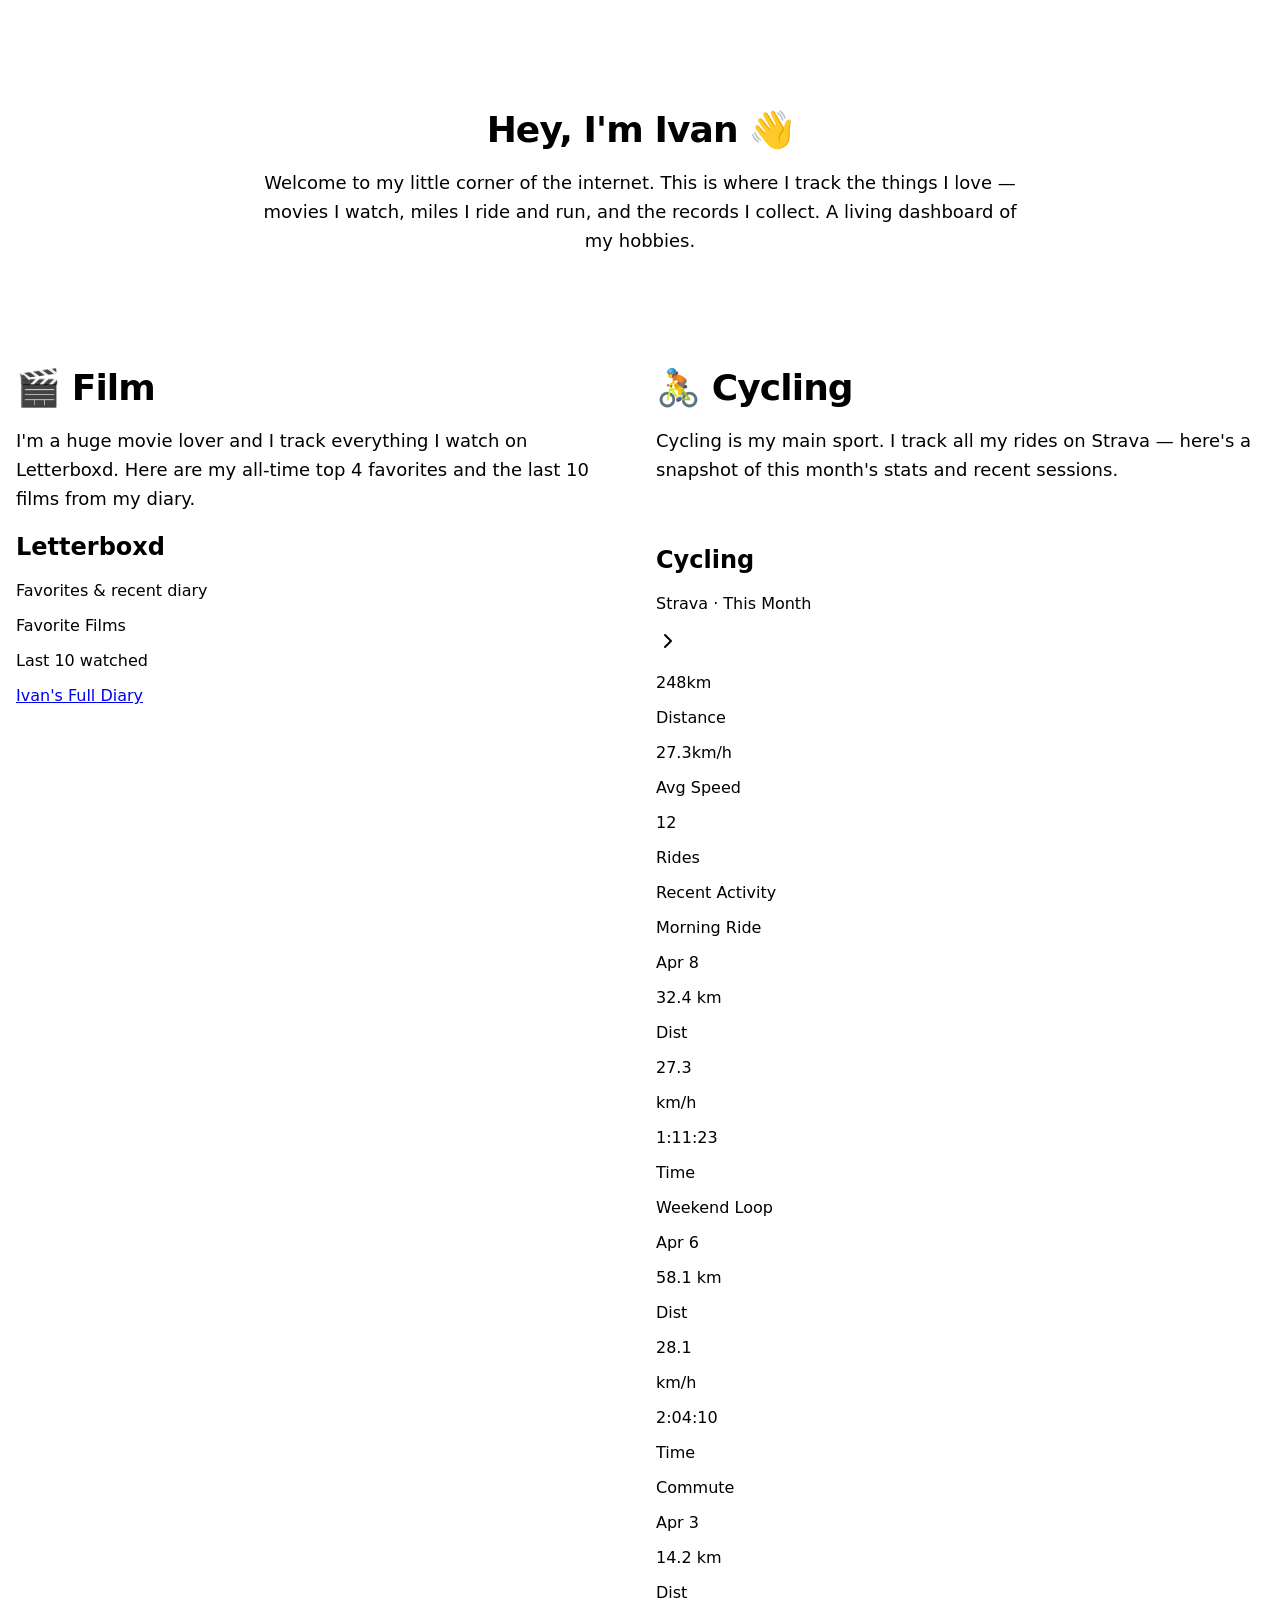
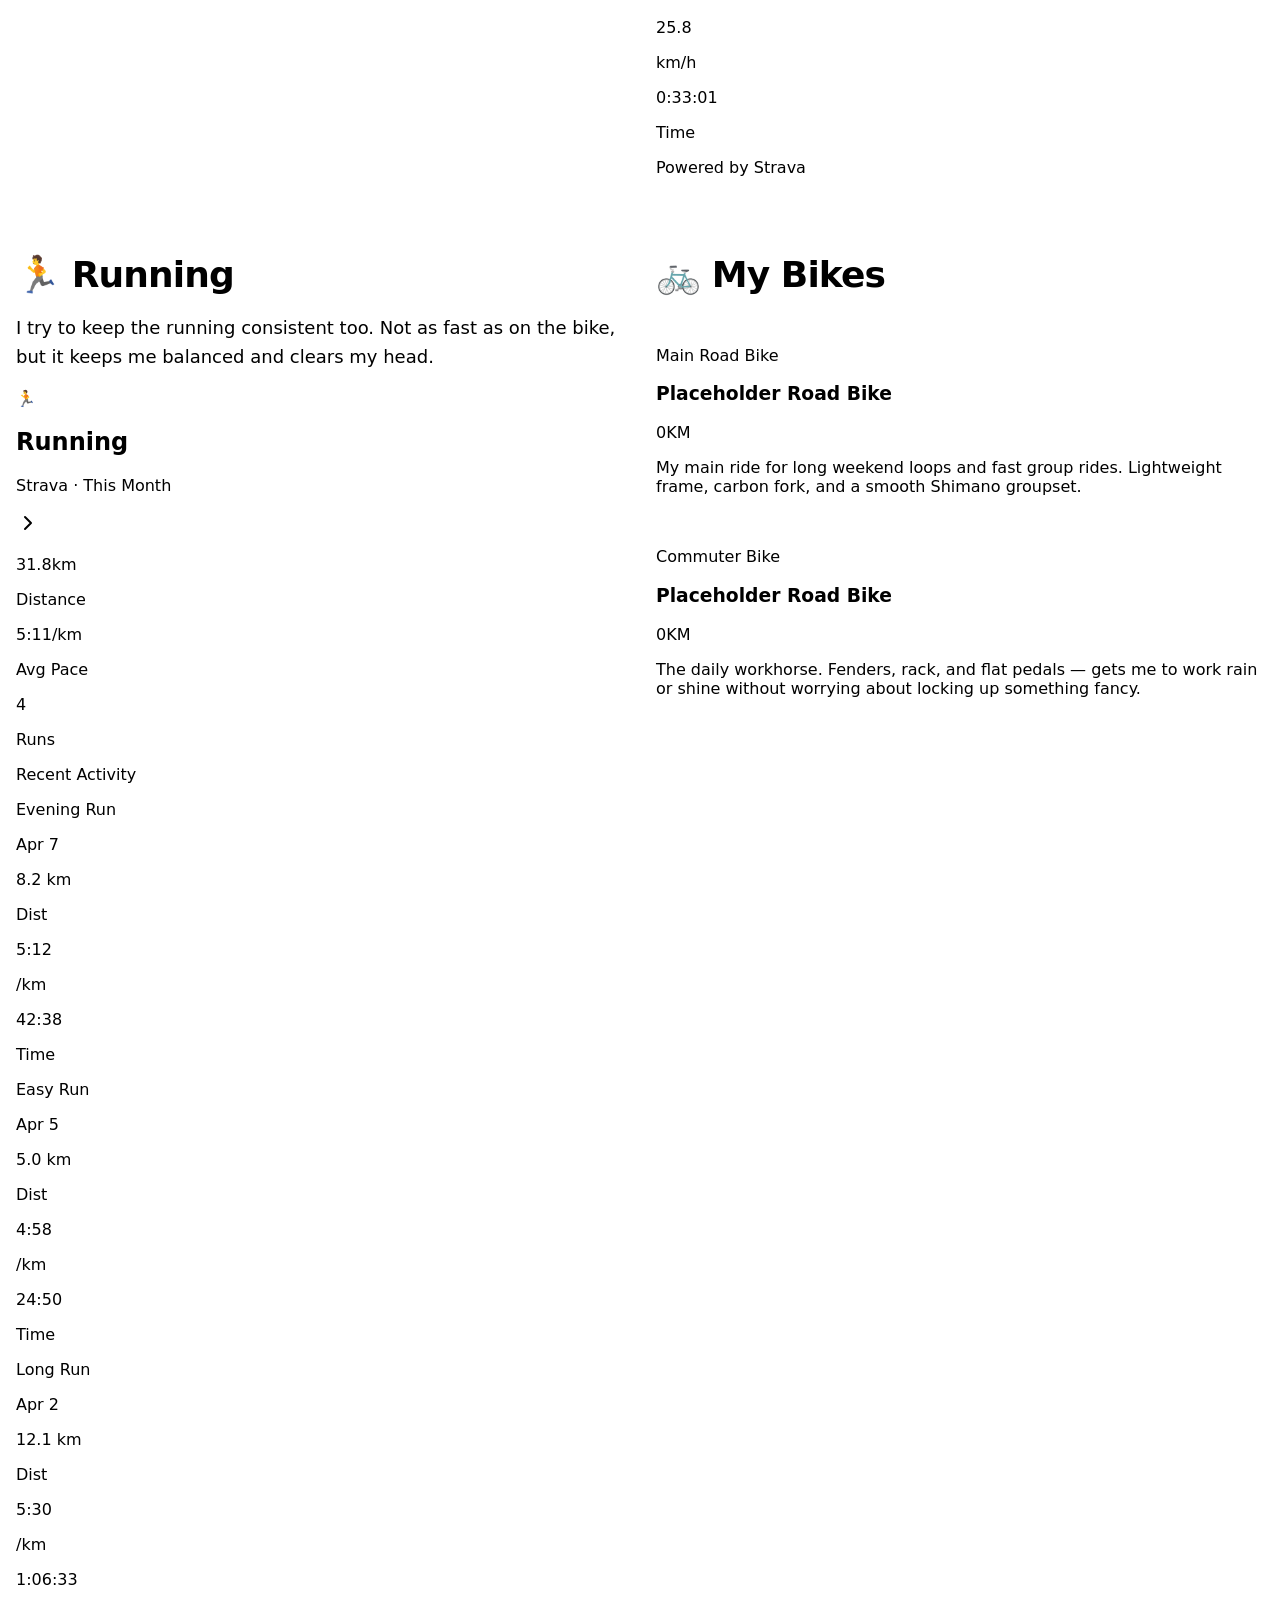
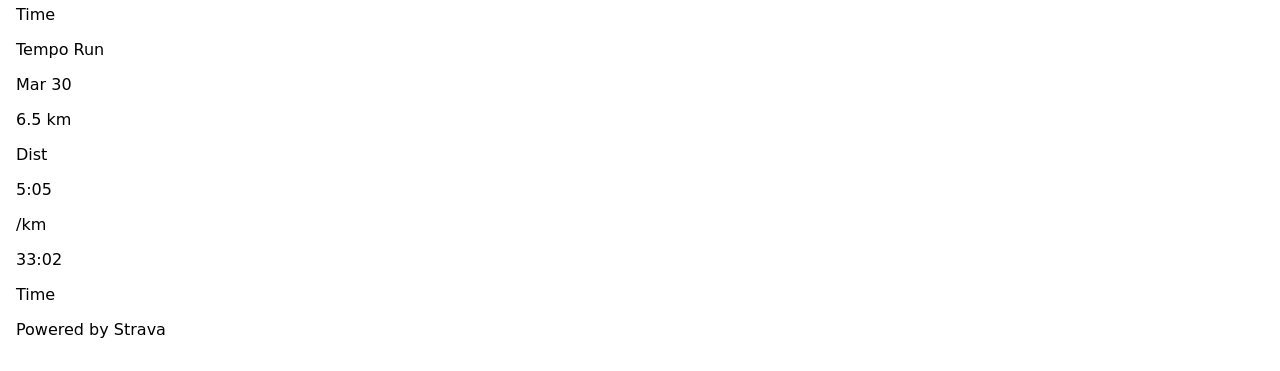
==== frontend/index.html @ c1da7a8b "strava widgets with sample data" ====
<!DOCTYPE html>
<html lang="en">

<head>
  <meta charset="UTF-8">
  <meta name="viewport" content="width=device-width, initial-scale=1.0">
  <title>Too Many Hobbies</title>
  <link rel="stylesheet" href="index.css">
  </link>
  <script>
    var ENV_PROD = location.hostname !== "127.0.0.1";
  </script>
  <script type="module" src="index.js"></script>
  <script src="util.js"></script>
</head>

<body>
  <section id="welcome-container">
    <h1>
      Hey, I'm Ivan 👋
    </h1>
    <p>
      Welcome to my little corner of the
      internet. This is where I track the things I love — movies I watch, miles I ride and run, and the records I
      collect. A living dashboard of my hobbies.
    </p>
  </section>
  <div id="widgets-container" class="grid grid-cols-1 md:grid-cols-2 gap-8">
    <div class="widget-container">
      <div id="film-summary" class="widget-summary">
        <h2>🎬 Film</h2>
        <p>
          I'm a huge movie lover and I track everything I watch on
          Letterboxd. Here are my all-time top 4 favorites and the last 10 films from my diary.
        </p>
      </div>
      <div id="widget-letterboxd" class="widget">
        <div id="widget-letterboxd-header">
          <div id="letterboxd-logo-container">
            <div id="letterboxd-logo">
              <div class="letterboxd-logo-circle"></div>
              <div class="letterboxd-logo-circle"></div>
              <div class="letterboxd-logo-circle"></div>
            </div>
            <div>
              <h2 id="letterboxd-title">Letterboxd</h2>
              <p id="letterboxd-subtitle">Favorites &amp; recent diary</p>
            </div>
          </div>
        </div>
        <p class="letterboxd-section-title">
          Favorite Films
        </p>
        <div id="letterboxd-favorites" class="letterboxd-section">
          <template id="letterboxd-favorites-template">
            <div class="favorites-entry-container"></div>
          </template>
        </div>
        <p class="letterboxd-section-title">
          Last 10 watched
        </p>
        <ul class="letterboxd-section">
          <template id="letterboxd-widget-template">
            <li class="letterboxd-diary-entry">
              <div class="movie-date movie-cell">
                <div class="letterboxd-date">
                  <svg xmlns="http://www.w3.org/2000/svg" role="presentation" class="glyph -default" width="63"
                    height="54" viewBox="0 0 63 54">
                    <g fill-rule="evenodd">
                      <path
                        d="M59.22 4H52v4.5a2.5 2.5 0 0 1-5 0V4H34v4.5a2.5 2.5 0 0 1-5 0V4H16v4.5a2.5 2.5 0 0 1-5 0V4H3.78C1.69 4 0 5.87 0 8.18v37.64C0 48.13 1.69 50 3.78 50h55.44c2.09 0 3.78-1.87 3.78-4.18V8.18C63 5.87 61.31 4 59.22 4Z">
                      </path>
                      <rect width="3" height="9" x="12" rx="1.5"></rect>
                      <rect width="3" height="9" x="30" rx="1.5"></rect>
                      <rect width="3" height="9" x="48" rx="1.5"></rect>
                      <path
                        d="M58.8 51.75H3.8A4 4 0 0 1 0 49a4.98 4.98 0 0 0 3.79 1.75H58.8c1.52 0 2.87-.68 3.79-1.75a4 4 0 0 1-3.8 2.75Z">
                      </path>
                      <path
                        d="M58.8 53.75H3.8A4 4 0 0 1 0 51a4.98 4.98 0 0 0 3.79 1.75H58.8c1.52 0 2.87-.68 3.79-1.75a4 4 0 0 1-3.8 2.75Z">
                      </path>
                    </g>
                  </svg>
                  <div class="letterboxd-day-month"></div>
                  <div class="letterboxd-year"></div>
                </div>
              </div>
              <div class="movie-image movie-cell"><img class="" alt="" /></div>
              <div class="movie-name movie-cell"></div>
              <div class="movie-release-year movie-cell"></div>
              <div class="movie-rating movie-cell"></div>
              <div class="movie-like movie-cell"></div>
            </li>
          </template>
        </ul>
        <div id="view-more">
          <a href="https://letterboxd.com/anzurakiz/diary/">
            Ivan's Full Diary
          </a>
        </div>
      </div>
    </div>
    <div class="widget-container">
      <div id="cycling-summary" class="widget-summary">
        <h2>🚴 Cycling</h2>
        <p>
          Cycling is my main sport. I track all my rides on Strava — here's a snapshot of this month's stats and recent
          sessions.
        </p>
      </div>
      <div id="widget-cycling" class="widget">
        <div class="strava-widget" style="">
          <div class="strava-header" style="">
            <div class="strava-header-left">
              <div class="strava-icon-circle" style="">
                <svg xmlns="http://www.w3.org/2000/svg" width="24" height="24" viewBox="0 0 24 24" fill="none"
                  stroke="currentColor" stroke-width="2" stroke-linecap="round" stroke-linejoin="round"
                  class="lucide lucide-bike" style="width: 1.25rem; height: 1.25rem; color: white;">
                  <circle cx="18.5" cy="17.5" r="3.5"></circle>
                  <circle cx="5.5" cy="17.5" r="3.5"></circle>
                  <circle cx="15" cy="5" r="1"></circle>
                  <path d="M12 17.5V14l-3-3 4-3 2 3h2"></path>
                </svg>
              </div>
              <div>
                <h2 class="strava-title" style="">Cycling</h2>
                <p class="strava-subtitle" style="">Strava · This Month</p>
              </div>
            </div><svg xmlns="http://www.w3.org/2000/svg" width="24" height="24" viewBox="0 0 24 24" fill="none"
              stroke="currentColor" stroke-width="2" stroke-linecap="round" stroke-linejoin="round"
              class="lucide lucide-chevron-right strava-chevron" style="">
              <path d="m9 18 6-6-6-6"></path>
            </svg>
          </div>
          <div class="strava-stats-row" style="">
            <div class="strava-stat-bordered" style="">
              <p class="strava-stat-value" style="">248<span class="strava-stat-unit" style="">km</span></p>
              <p class="strava-stat-label" style="">Distance</p>
            </div>
            <div class="strava-stat-bordered" style="">
              <p class="strava-stat-value" style="">27.3<span class="strava-stat-unit" style="">km/h</span></p>
              <p class="strava-stat-label" style="">Avg Speed</p>
            </div>
            <div class="strava-stat">
              <p class="strava-stat-value" style="">12</p>
              <p class="strava-stat-label" style="">Rides</p>
            </div>
          </div>
          <div>
            <div class="strava-activity-header">
              <div class="strava-activity-bar" style=""></div>
              <p class="strava-activity-label" style="">Recent Activity</p>
            </div>
            <div class="strava-activity-row-bordered" style="">
              <div class="strava-activity-left">
                <div class="strava-activity-dot" style=""></div>
                <div>
                  <p class="strava-activity-title" style="">Morning Ride</p>
                  <p class="strava-activity-date" style="">Apr 8</p>
                </div>
              </div>
              <div class="strava-activity-right">
                <div>
                  <p class="strava-activity-metric-value" style="">32.4 km</p>
                  <p class="strava-activity-metric-label" style="">Dist</p>
                </div>
                <div>
                  <p class="strava-activity-metric-value" style="">27.3</p>
                  <p class="strava-activity-metric-label" style="">km/h</p>
                </div>
                <div>
                  <p class="strava-activity-metric-value" style="">1:11:23</p>
                  <p class="strava-activity-metric-label" style="">Time</p>
                </div>
              </div>
            </div>
            <div class="strava-activity-row-bordered" style="">
              <div class="strava-activity-left">
                <div class="strava-activity-dot" style=""></div>
                <div>
                  <p class="strava-activity-title" style="">Weekend Loop</p>
                  <p class="strava-activity-date" style="">Apr 6</p>
                </div>
              </div>
              <div class="strava-activity-right">
                <div>
                  <p class="strava-activity-metric-value" style="">58.1 km</p>
                  <p class="strava-activity-metric-label" style="">Dist</p>
                </div>
                <div>
                  <p class="strava-activity-metric-value" style="">28.1</p>
                  <p class="strava-activity-metric-label" style="">km/h</p>
                </div>
                <div>
                  <p class="strava-activity-metric-value" style="">2:04:10</p>
                  <p class="strava-activity-metric-label" style="">Time</p>
                </div>
              </div>
            </div>
            <div class="strava-activity-row">
              <div class="strava-activity-left">
                <div class="strava-activity-dot" style=""></div>
                <div>
                  <p class="strava-activity-title" style="">Commute</p>
                  <p class="strava-activity-date" style="">Apr 3</p>
                </div>
              </div>
              <div class="strava-activity-right">
                <div>
                  <p class="strava-activity-metric-value" style="">14.2 km</p>
                  <p class="strava-activity-metric-label" style="">Dist</p>
                </div>
                <div>
                  <p class="strava-activity-metric-value" style="">25.8</p>
                  <p class="strava-activity-metric-label" style="">km/h</p>
                </div>
                <div>
                  <p class="strava-activity-metric-value" style="">0:33:01</p>
                  <p class="strava-activity-metric-label" style="">Time</p>
                </div>
              </div>
            </div>
          </div>
          <div class="strava-footer" style="">
            <p class="strava-footer-text" style="">Powered by Strava</p>
          </div>
        </div>
      </div>
    </div>
    <div class="widget-container">
      <div id="running-summary" class="widget-summary">
        <h2>🏃 Running</h2>
        <p>
          I try to keep the running consistent too. Not as fast as on the bike, but it keeps me balanced and clears my
          head.
        </p>
      </div>
      <div id="widget-cycling" class="widget">
        <div class="strava-widget">
          <div class="strava-header">
            <div class="strava-header-left">
              <div class="strava-icon-circle"><span class="strava-icon-emoji">🏃</span></div>
              <div>
                <h2 class="strava-title">Running</h2>
                <p class="strava-subtitle">Strava · This Month</p>
              </div>
            </div><svg xmlns="http://www.w3.org/2000/svg" width="24" height="24" viewBox="0 0 24 24" fill="none"
              stroke="currentColor" stroke-width="2" stroke-linecap="round" stroke-linejoin="round"
              class="lucide lucide-chevron-right strava-chevron">
              <path d="m9 18 6-6-6-6"></path>
            </svg>
          </div>
          <div class="strava-stats-row">
            <div class="strava-stat-bordered">
              <p class="strava-stat-value">31.8<span class="strava-stat-unit">km</span></p>
              <p class="strava-stat-label">Distance</p>
            </div>
            <div class="strava-stat-bordered">
              <p class="strava-stat-value">5:11<span class="strava-stat-unit">/km</span></p>
              <p class="strava-stat-label">Avg Pace</p>
            </div>
            <div class="strava-stat">
              <p class="strava-stat-value">4</p>
              <p class="strava-stat-label">Runs</p>
            </div>
          </div>
          <div>
            <div class="strava-activity-header">
              <div class="strava-activity-bar"></div>
              <p class="strava-activity-label">Recent Activity</p>
            </div>
            <div class="strava-activity-row-bordered">
              <div class="strava-activity-left">
                <div class="strava-activity-dot"></div>
                <div>
                  <p class="strava-activity-title">Evening Run</p>
                  <p class="strava-activity-date">Apr 7</p>
                </div>
              </div>
              <div class="strava-activity-right">
                <div>
                  <p class="strava-activity-metric-value">8.2 km</p>
                  <p class="strava-activity-metric-label">Dist</p>
                </div>
                <div>
                  <p class="strava-activity-metric-value">5:12</p>
                  <p class="strava-activity-metric-label">/km</p>
                </div>
                <div>
                  <p class="strava-activity-metric-value">42:38</p>
                  <p class="strava-activity-metric-label">Time</p>
                </div>
              </div>
            </div>
            <div class="strava-activity-row-bordered">
              <div class="strava-activity-left">
                <div class="strava-activity-dot"></div>
                <div>
                  <p class="strava-activity-title">Easy Run</p>
                  <p class="strava-activity-date">Apr 5</p>
                </div>
              </div>
              <div class="strava-activity-right">
                <div>
                  <p class="strava-activity-metric-value">5.0 km</p>
                  <p class="strava-activity-metric-label">Dist</p>
                </div>
                <div>
                  <p class="strava-activity-metric-value">4:58</p>
                  <p class="strava-activity-metric-label">/km</p>
                </div>
                <div>
                  <p class="strava-activity-metric-value">24:50</p>
                  <p class="strava-activity-metric-label">Time</p>
                </div>
              </div>
            </div>
            <div class="strava-activity-row-bordered">
              <div class="strava-activity-left">
                <div class="strava-activity-dot"></div>
                <div>
                  <p class="strava-activity-title">Long Run</p>
                  <p class="strava-activity-date">Apr 2</p>
                </div>
              </div>
              <div class="strava-activity-right">
                <div>
                  <p class="strava-activity-metric-value">12.1 km</p>
                  <p class="strava-activity-metric-label">Dist</p>
                </div>
                <div>
                  <p class="strava-activity-metric-value">5:30</p>
                  <p class="strava-activity-metric-label">/km</p>
                </div>
                <div>
                  <p class="strava-activity-metric-value">1:06:33</p>
                  <p class="strava-activity-metric-label">Time</p>
                </div>
              </div>
            </div>
            <div class="strava-activity-row">
              <div class="strava-activity-left">
                <div class="strava-activity-dot"></div>
                <div>
                  <p class="strava-activity-title">Tempo Run</p>
                  <p class="strava-activity-date">Mar 30</p>
                </div>
              </div>
              <div class="strava-activity-right">
                <div>
                  <p class="strava-activity-metric-value">6.5 km</p>
                  <p class="strava-activity-metric-label">Dist</p>
                </div>
                <div>
                  <p class="strava-activity-metric-value">5:05</p>
                  <p class="strava-activity-metric-label">/km</p>
                </div>
                <div>
                  <p class="strava-activity-metric-value">33:02</p>
                  <p class="strava-activity-metric-label">Time</p>
                </div>
              </div>
            </div>
          </div>
          <div class="strava-footer">
            <p class="strava-footer-text">Powered by Strava</p>
          </div>
        </div>
      </div>
    </div>
    <div class="widget-container">
      <div id="gear-summary" class="widget-summary">
        <h2>🚲 My Bikes</h2>
      </div>
      <div id="widget-gear" class="widget">
        <div id="main-bike-entry" class="widget-gear-entry">
          <div class="widget-gear-entry-image-container">
            <img
              src="https://res.cloudinary.com/trekbikes/image/upload/b_rgb:FFFFFF,c_pad,dpr_1.0,f_auto,h_749,q_auto,w_1000/c_pad,h_749,w_1000/1441600_2015_A_1_Emonda_S_6?pgw=1"
              alt="">
          </div>
          <div class="widget-gear-entry-content-container">
            <p class="bike-type-title">Main Road Bike</p>
            <h3 class="bike-name-title">Placeholder Road Bike</h3>
            <p class="bike-milage-title">0KM</p>
            <p class="bike-description">My main ride for long weekend loops and fast
              group rides. Lightweight frame, carbon fork, and a smooth Shimano groupset.</p>
          </div>
        </div>
        <div id="commuter-bike-entry" class="widget-gear-entry">
          <div class="widget-gear-entry-image-container">
            <img src="https://www.njuskalo.hr/image-w920x690/cestovni-bicikli/rog-elite-slika-180379053.jpg" alt="">
          </div>
          <div class="widget-gear-entry-content-container">
            <p class="bike-type-title">Commuter Bike</p>
            <h3 class="bike-name-title">Placeholder Road Bike</h3>
            <p class="bike-milage-title">0KM</p>
            <p class="bike-description">The daily workhorse. Fenders, rack, and flat pedals — gets me to work rain or
              shine without worrying about locking up something fancy.</p>
          </div>
        </div>
      </div>
    </div>
</body>

</html>
---- frontend/index.css ----
@import url("https://cdnjs.cloudflare.com/ajax/libs/font-awesome/4.7.0/css/font-awesome.min.css");

@import url("/widgets/letterboxd/letterboxd.css");
@import url("/widgets/gear/gear.css");
@import url("/widgets/strava/strava.css");

body {
  max-width: 1600px;
  margin: 0 auto;
  padding: 1rem;
  font-family: ui-sans-serif, system-ui, sans-serif, "Apple Color Emoji", "Segoe UI Emoji", Segoe UI Symbol, "Noto Color Emoji";
}

.widget {
  border-radius: .75rem;
}

#welcome-container {
  text-align: center;
  margin: 0 auto;
  padding: 4rem 1.5rem;
  max-width: 48rem;

  h1 {
    font-size: 2.25rem;
    line-height: 2.5rem;
    font-weight: bold;
    letter-spacing: -0.025em;
    margin-bottom: 1rem;
  }

  p {
    line-height: 1.625;
    font-size: 1.125rem;
  }
}

#widgets-container {
  display: grid;
  grid-template-columns: repeat(2, minmax(0, 1fr));
  gap: 2rem;

  .widget-container {
    /* width: 50%; */
  }
}

.widget-summary {
  h2 {
    font-size: 2.25rem;
    line-height: 2.5rem;
    font-weight: bold;
    letter-spacing: -0.025em;
    color: hsl(var(--foreground));
    margin-bottom: 1rem;
  }

  p {
    line-height: 1.625;
    font-size: 1.125rem;
  }
}
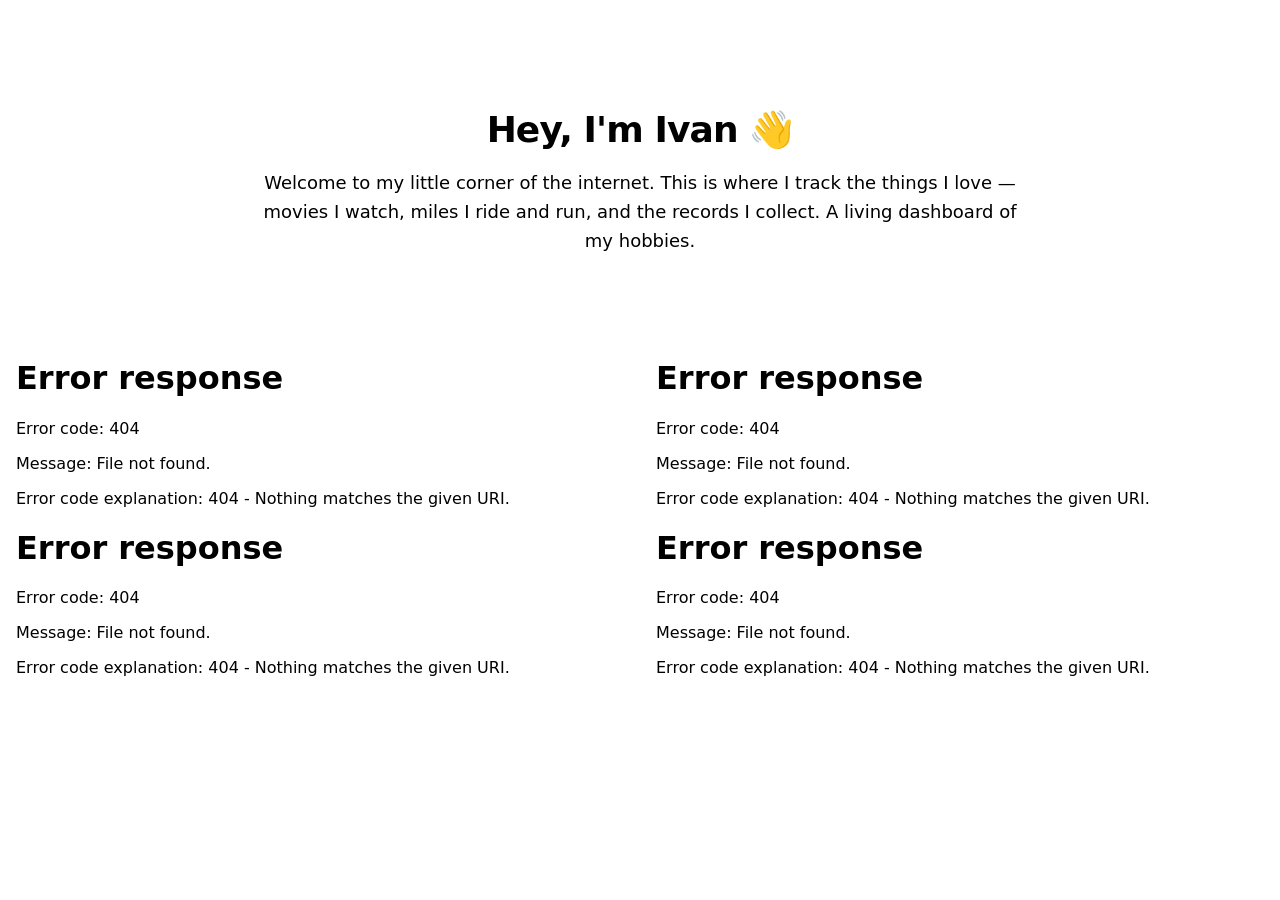
==== commit 5ba9bb4d: "split index.html to components" ====
--- a/frontend/index.html
+++ b/frontend/index.html
@@ -25,382 +25,17 @@
       collect. A living dashboard of my hobbies.
     </p>
   </section>
-  <div id="widgets-container" class="grid grid-cols-1 md:grid-cols-2 gap-8">
-    <div class="widget-container">
-      <div id="film-summary" class="widget-summary">
-        <h2>🎬 Film</h2>
-        <p>
-          I'm a huge movie lover and I track everything I watch on
-          Letterboxd. Here are my all-time top 4 favorites and the last 10 films from my diary.
-        </p>
-      </div>
-      <div id="widget-letterboxd" class="widget">
-        <div id="widget-letterboxd-header">
-          <div id="letterboxd-logo-container">
-            <div id="letterboxd-logo">
-              <div class="letterboxd-logo-circle"></div>
-              <div class="letterboxd-logo-circle"></div>
-              <div class="letterboxd-logo-circle"></div>
-            </div>
-            <div>
-              <h2 id="letterboxd-title">Letterboxd</h2>
-              <p id="letterboxd-subtitle">Favorites &amp; recent diary</p>
-            </div>
-          </div>
-        </div>
-        <p class="letterboxd-section-title">
-          Favorite Films
-        </p>
-        <div id="letterboxd-favorites" class="letterboxd-section">
-          <template id="letterboxd-favorites-template">
-            <div class="favorites-entry-container"></div>
-          </template>
-        </div>
-        <p class="letterboxd-section-title">
-          Last 10 watched
-        </p>
-        <ul class="letterboxd-section">
-          <template id="letterboxd-widget-template">
-            <li class="letterboxd-diary-entry">
-              <div class="movie-date movie-cell">
-                <div class="letterboxd-date">
-                  <svg xmlns="http://www.w3.org/2000/svg" role="presentation" class="glyph -default" width="63"
-                    height="54" viewBox="0 0 63 54">
-                    <g fill-rule="evenodd">
-                      <path
-                        d="M59.22 4H52v4.5a2.5 2.5 0 0 1-5 0V4H34v4.5a2.5 2.5 0 0 1-5 0V4H16v4.5a2.5 2.5 0 0 1-5 0V4H3.78C1.69 4 0 5.87 0 8.18v37.64C0 48.13 1.69 50 3.78 50h55.44c2.09 0 3.78-1.87 3.78-4.18V8.18C63 5.87 61.31 4 59.22 4Z">
-                      </path>
-                      <rect width="3" height="9" x="12" rx="1.5"></rect>
-                      <rect width="3" height="9" x="30" rx="1.5"></rect>
-                      <rect width="3" height="9" x="48" rx="1.5"></rect>
-                      <path
-                        d="M58.8 51.75H3.8A4 4 0 0 1 0 49a4.98 4.98 0 0 0 3.79 1.75H58.8c1.52 0 2.87-.68 3.79-1.75a4 4 0 0 1-3.8 2.75Z">
-                      </path>
-                      <path
-                        d="M58.8 53.75H3.8A4 4 0 0 1 0 51a4.98 4.98 0 0 0 3.79 1.75H58.8c1.52 0 2.87-.68 3.79-1.75a4 4 0 0 1-3.8 2.75Z">
-                      </path>
-                    </g>
-                  </svg>
-                  <div class="letterboxd-day-month"></div>
-                  <div class="letterboxd-year"></div>
-                </div>
-              </div>
-              <div class="movie-image movie-cell"><img class="" alt="" /></div>
-              <div class="movie-name movie-cell"></div>
-              <div class="movie-release-year movie-cell"></div>
-              <div class="movie-rating movie-cell"></div>
-              <div class="movie-like movie-cell"></div>
-            </li>
-          </template>
-        </ul>
-        <div id="view-more">
-          <a href="https://letterboxd.com/anzurakiz/diary/">
-            Ivan's Full Diary
-          </a>
-        </div>
-      </div>
+  <div id="widgets-container">
+    <div id="grid-left">
+      <div id="film-component"></div>
+      <div id="running-component"></div>
     </div>
-    <div class="widget-container">
-      <div id="cycling-summary" class="widget-summary">
-        <h2>🚴 Cycling</h2>
-        <p>
-          Cycling is my main sport. I track all my rides on Strava — here's a snapshot of this month's stats and recent
-          sessions.
-        </p>
-      </div>
-      <div id="widget-cycling" class="widget">
-        <div class="strava-widget" style="">
-          <div class="strava-header" style="">
-            <div class="strava-header-left">
-              <div class="strava-icon-circle" style="">
-                <svg xmlns="http://www.w3.org/2000/svg" width="24" height="24" viewBox="0 0 24 24" fill="none"
-                  stroke="currentColor" stroke-width="2" stroke-linecap="round" stroke-linejoin="round"
-                  class="lucide lucide-bike" style="width: 1.25rem; height: 1.25rem; color: white;">
-                  <circle cx="18.5" cy="17.5" r="3.5"></circle>
-                  <circle cx="5.5" cy="17.5" r="3.5"></circle>
-                  <circle cx="15" cy="5" r="1"></circle>
-                  <path d="M12 17.5V14l-3-3 4-3 2 3h2"></path>
-                </svg>
-              </div>
-              <div>
-                <h2 class="strava-title" style="">Cycling</h2>
-                <p class="strava-subtitle" style="">Strava · This Month</p>
-              </div>
-            </div><svg xmlns="http://www.w3.org/2000/svg" width="24" height="24" viewBox="0 0 24 24" fill="none"
-              stroke="currentColor" stroke-width="2" stroke-linecap="round" stroke-linejoin="round"
-              class="lucide lucide-chevron-right strava-chevron" style="">
-              <path d="m9 18 6-6-6-6"></path>
-            </svg>
-          </div>
-          <div class="strava-stats-row" style="">
-            <div class="strava-stat-bordered" style="">
-              <p class="strava-stat-value" style="">248<span class="strava-stat-unit" style="">km</span></p>
-              <p class="strava-stat-label" style="">Distance</p>
-            </div>
-            <div class="strava-stat-bordered" style="">
-              <p class="strava-stat-value" style="">27.3<span class="strava-stat-unit" style="">km/h</span></p>
-              <p class="strava-stat-label" style="">Avg Speed</p>
-            </div>
-            <div class="strava-stat">
-              <p class="strava-stat-value" style="">12</p>
-              <p class="strava-stat-label" style="">Rides</p>
-            </div>
-          </div>
-          <div>
-            <div class="strava-activity-header">
-              <div class="strava-activity-bar" style=""></div>
-              <p class="strava-activity-label" style="">Recent Activity</p>
-            </div>
-            <div class="strava-activity-row-bordered" style="">
-              <div class="strava-activity-left">
-                <div class="strava-activity-dot" style=""></div>
-                <div>
-                  <p class="strava-activity-title" style="">Morning Ride</p>
-                  <p class="strava-activity-date" style="">Apr 8</p>
-                </div>
-              </div>
-              <div class="strava-activity-right">
-                <div>
-                  <p class="strava-activity-metric-value" style="">32.4 km</p>
-                  <p class="strava-activity-metric-label" style="">Dist</p>
-                </div>
-                <div>
-                  <p class="strava-activity-metric-value" style="">27.3</p>
-                  <p class="strava-activity-metric-label" style="">km/h</p>
-                </div>
-                <div>
-                  <p class="strava-activity-metric-value" style="">1:11:23</p>
-                  <p class="strava-activity-metric-label" style="">Time</p>
-                </div>
-              </div>
-            </div>
-            <div class="strava-activity-row-bordered" style="">
-              <div class="strava-activity-left">
-                <div class="strava-activity-dot" style=""></div>
-                <div>
-                  <p class="strava-activity-title" style="">Weekend Loop</p>
-                  <p class="strava-activity-date" style="">Apr 6</p>
-                </div>
-              </div>
-              <div class="strava-activity-right">
-                <div>
-                  <p class="strava-activity-metric-value" style="">58.1 km</p>
-                  <p class="strava-activity-metric-label" style="">Dist</p>
-                </div>
-                <div>
-                  <p class="strava-activity-metric-value" style="">28.1</p>
-                  <p class="strava-activity-metric-label" style="">km/h</p>
-                </div>
-                <div>
-                  <p class="strava-activity-metric-value" style="">2:04:10</p>
-                  <p class="strava-activity-metric-label" style="">Time</p>
-                </div>
-              </div>
-            </div>
-            <div class="strava-activity-row">
-              <div class="strava-activity-left">
-                <div class="strava-activity-dot" style=""></div>
-                <div>
-                  <p class="strava-activity-title" style="">Commute</p>
-                  <p class="strava-activity-date" style="">Apr 3</p>
-                </div>
-              </div>
-              <div class="strava-activity-right">
-                <div>
-                  <p class="strava-activity-metric-value" style="">14.2 km</p>
-                  <p class="strava-activity-metric-label" style="">Dist</p>
-                </div>
-                <div>
-                  <p class="strava-activity-metric-value" style="">25.8</p>
-                  <p class="strava-activity-metric-label" style="">km/h</p>
-                </div>
-                <div>
-                  <p class="strava-activity-metric-value" style="">0:33:01</p>
-                  <p class="strava-activity-metric-label" style="">Time</p>
-                </div>
-              </div>
-            </div>
-          </div>
-          <div class="strava-footer" style="">
-            <p class="strava-footer-text" style="">Powered by Strava</p>
-          </div>
-        </div>
-      </div>
+    <div id="grid-right">
+      <div id="cycling-component"></div>
+      <div id="gear-component"></div>
     </div>
-    <div class="widget-container">
-      <div id="running-summary" class="widget-summary">
-        <h2>🏃 Running</h2>
-        <p>
-          I try to keep the running consistent too. Not as fast as on the bike, but it keeps me balanced and clears my
-          head.
-        </p>
-      </div>
-      <div id="widget-cycling" class="widget">
-        <div class="strava-widget">
-          <div class="strava-header">
-            <div class="strava-header-left">
-              <div class="strava-icon-circle"><span class="strava-icon-emoji">🏃</span></div>
-              <div>
-                <h2 class="strava-title">Running</h2>
-                <p class="strava-subtitle">Strava · This Month</p>
-              </div>
-            </div><svg xmlns="http://www.w3.org/2000/svg" width="24" height="24" viewBox="0 0 24 24" fill="none"
-              stroke="currentColor" stroke-width="2" stroke-linecap="round" stroke-linejoin="round"
-              class="lucide lucide-chevron-right strava-chevron">
-              <path d="m9 18 6-6-6-6"></path>
-            </svg>
-          </div>
-          <div class="strava-stats-row">
-            <div class="strava-stat-bordered">
-              <p class="strava-stat-value">31.8<span class="strava-stat-unit">km</span></p>
-              <p class="strava-stat-label">Distance</p>
-            </div>
-            <div class="strava-stat-bordered">
-              <p class="strava-stat-value">5:11<span class="strava-stat-unit">/km</span></p>
-              <p class="strava-stat-label">Avg Pace</p>
-            </div>
-            <div class="strava-stat">
-              <p class="strava-stat-value">4</p>
-              <p class="strava-stat-label">Runs</p>
-            </div>
-          </div>
-          <div>
-            <div class="strava-activity-header">
-              <div class="strava-activity-bar"></div>
-              <p class="strava-activity-label">Recent Activity</p>
-            </div>
-            <div class="strava-activity-row-bordered">
-              <div class="strava-activity-left">
-                <div class="strava-activity-dot"></div>
-                <div>
-                  <p class="strava-activity-title">Evening Run</p>
-                  <p class="strava-activity-date">Apr 7</p>
-                </div>
-              </div>
-              <div class="strava-activity-right">
-                <div>
-                  <p class="strava-activity-metric-value">8.2 km</p>
-                  <p class="strava-activity-metric-label">Dist</p>
-                </div>
-                <div>
-                  <p class="strava-activity-metric-value">5:12</p>
-                  <p class="strava-activity-metric-label">/km</p>
-                </div>
-                <div>
-                  <p class="strava-activity-metric-value">42:38</p>
-                  <p class="strava-activity-metric-label">Time</p>
-                </div>
-              </div>
-            </div>
-            <div class="strava-activity-row-bordered">
-              <div class="strava-activity-left">
-                <div class="strava-activity-dot"></div>
-                <div>
-                  <p class="strava-activity-title">Easy Run</p>
-                  <p class="strava-activity-date">Apr 5</p>
-                </div>
-              </div>
-              <div class="strava-activity-right">
-                <div>
-                  <p class="strava-activity-metric-value">5.0 km</p>
-                  <p class="strava-activity-metric-label">Dist</p>
-                </div>
-                <div>
-                  <p class="strava-activity-metric-value">4:58</p>
-                  <p class="strava-activity-metric-label">/km</p>
-                </div>
-                <div>
-                  <p class="strava-activity-metric-value">24:50</p>
-                  <p class="strava-activity-metric-label">Time</p>
-                </div>
-              </div>
-            </div>
-            <div class="strava-activity-row-bordered">
-              <div class="strava-activity-left">
-                <div class="strava-activity-dot"></div>
-                <div>
-                  <p class="strava-activity-title">Long Run</p>
-                  <p class="strava-activity-date">Apr 2</p>
-                </div>
-              </div>
-              <div class="strava-activity-right">
-                <div>
-                  <p class="strava-activity-metric-value">12.1 km</p>
-                  <p class="strava-activity-metric-label">Dist</p>
-                </div>
-                <div>
-                  <p class="strava-activity-metric-value">5:30</p>
-                  <p class="strava-activity-metric-label">/km</p>
-                </div>
-                <div>
-                  <p class="strava-activity-metric-value">1:06:33</p>
-                  <p class="strava-activity-metric-label">Time</p>
-                </div>
-              </div>
-            </div>
-            <div class="strava-activity-row">
-              <div class="strava-activity-left">
-                <div class="strava-activity-dot"></div>
-                <div>
-                  <p class="strava-activity-title">Tempo Run</p>
-                  <p class="strava-activity-date">Mar 30</p>
-                </div>
-              </div>
-              <div class="strava-activity-right">
-                <div>
-                  <p class="strava-activity-metric-value">6.5 km</p>
-                  <p class="strava-activity-metric-label">Dist</p>
-                </div>
-                <div>
-                  <p class="strava-activity-metric-value">5:05</p>
-                  <p class="strava-activity-metric-label">/km</p>
-                </div>
-                <div>
-                  <p class="strava-activity-metric-value">33:02</p>
-                  <p class="strava-activity-metric-label">Time</p>
-                </div>
-              </div>
-            </div>
-          </div>
-          <div class="strava-footer">
-            <p class="strava-footer-text">Powered by Strava</p>
-          </div>
-        </div>
-      </div>
-    </div>
-    <div class="widget-container">
-      <div id="gear-summary" class="widget-summary">
-        <h2>🚲 My Bikes</h2>
-      </div>
-      <div id="widget-gear" class="widget">
-        <div id="main-bike-entry" class="widget-gear-entry">
-          <div class="widget-gear-entry-image-container">
-            <img
-              src="https://res.cloudinary.com/trekbikes/image/upload/b_rgb:FFFFFF,c_pad,dpr_1.0,f_auto,h_749,q_auto,w_1000/c_pad,h_749,w_1000/1441600_2015_A_1_Emonda_S_6?pgw=1"
-              alt="">
-          </div>
-          <div class="widget-gear-entry-content-container">
-            <p class="bike-type-title">Main Road Bike</p>
-            <h3 class="bike-name-title">Placeholder Road Bike</h3>
-            <p class="bike-milage-title">0KM</p>
-            <p class="bike-description">My main ride for long weekend loops and fast
-              group rides. Lightweight frame, carbon fork, and a smooth Shimano groupset.</p>
-          </div>
-        </div>
-        <div id="commuter-bike-entry" class="widget-gear-entry">
-          <div class="widget-gear-entry-image-container">
-            <img src="https://www.njuskalo.hr/image-w920x690/cestovni-bicikli/rog-elite-slika-180379053.jpg" alt="">
-          </div>
-          <div class="widget-gear-entry-content-container">
-            <p class="bike-type-title">Commuter Bike</p>
-            <h3 class="bike-name-title">Placeholder Road Bike</h3>
-            <p class="bike-milage-title">0KM</p>
-            <p class="bike-description">The daily workhorse. Fenders, rack, and flat pedals — gets me to work rain or
-              shine without worrying about locking up something fancy.</p>
-          </div>
-        </div>
-      </div>
-    </div>
+  </div>
+  </div>
 </body>
 
 </html>
--- a/frontend/index.css
+++ b/frontend/index.css
@@ -39,10 +39,6 @@
   display: grid;
   grid-template-columns: repeat(2, minmax(0, 1fr));
   gap: 2rem;
-
-  .widget-container {
-    /* width: 50%; */
-  }
 }
 
 .widget-summary {
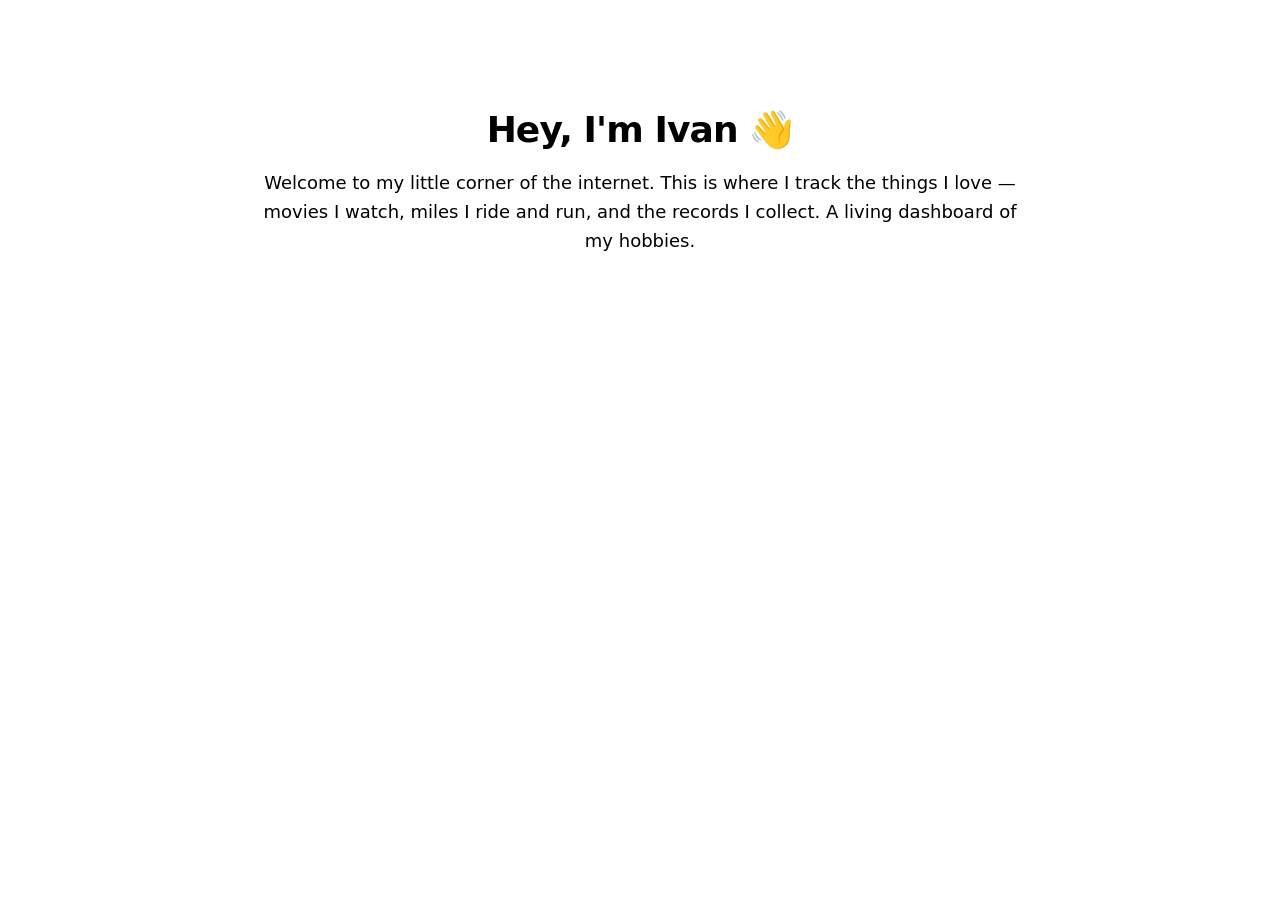
==== commit d742e8be: "hifi widget init" ====
--- a/frontend/index.html
+++ b/frontend/index.html
@@ -33,6 +33,7 @@
     <div id="grid-right">
       <div id="cycling-component"></div>
       <div id="gear-component"></div>
+      <div id="hifi-component"></div>
     </div>
   </div>
   </div>
--- a/frontend/index.css
+++ b/frontend/index.css
@@ -1,8 +1,11 @@
 @import url("https://cdnjs.cloudflare.com/ajax/libs/font-awesome/4.7.0/css/font-awesome.min.css");
 
-@import url("/widgets/letterboxd/letterboxd.css");
-@import url("/widgets/gear/gear.css");
-@import url("/widgets/strava/strava.css");
+/* Relative, not root-relative: GitHub Pages serves the site from a subpath, so
+   "/widgets/..." would resolve outside the site and 404. */
+@import url("widgets/letterboxd/letterboxd.css");
+@import url("widgets/gear/gear.css");
+@import url("widgets/strava/strava.css");
+@import url("widgets/hifi/hifi.css");
 
 body {
   max-width: 1600px;
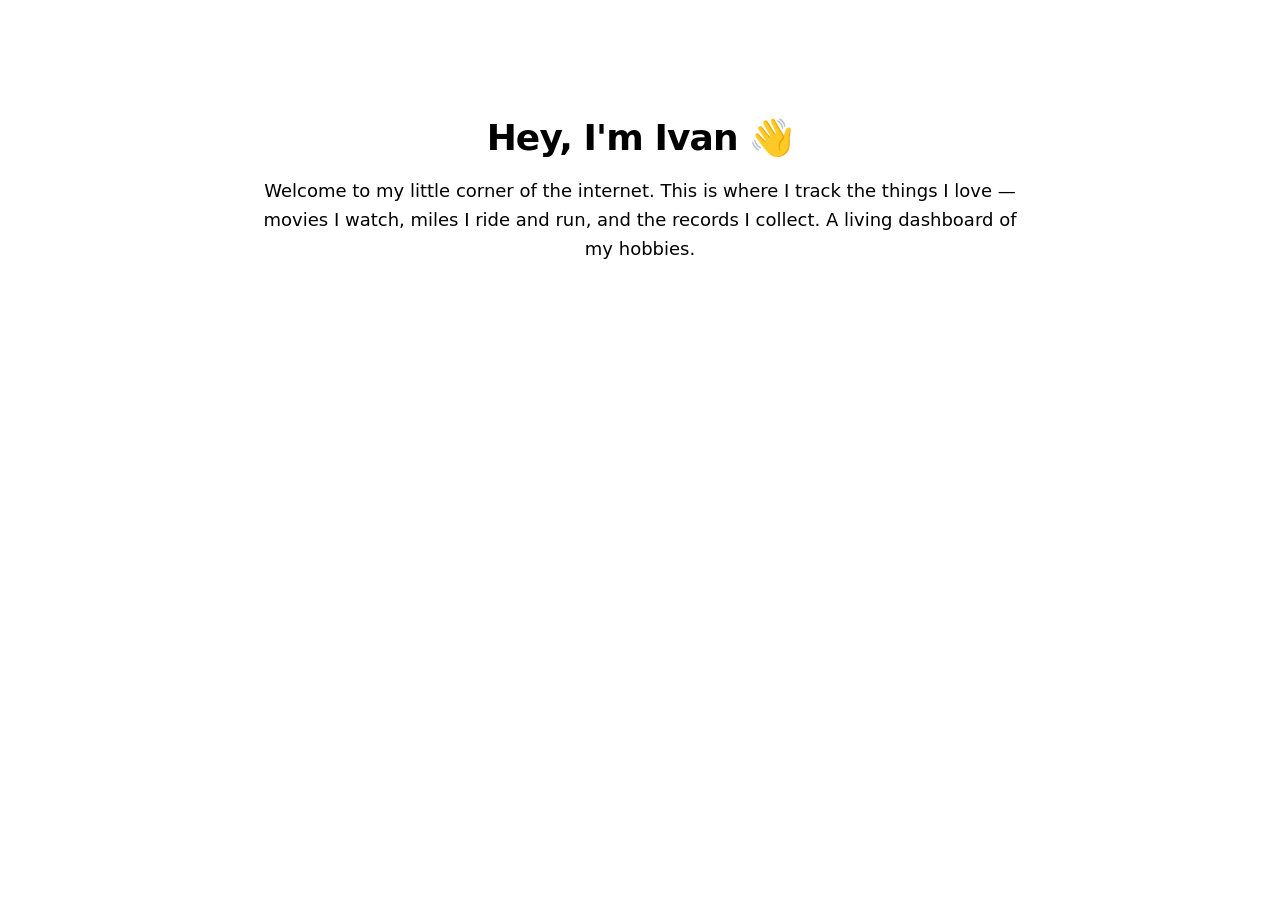
==== commit 974a8590: "ui cgange" ====
--- a/frontend/index.html
+++ b/frontend/index.html
@@ -25,17 +25,19 @@
       collect. A living dashboard of my hobbies.
     </p>
   </section>
+  <!--
+    Widgets are a flat list rather than hand-assigned columns: the layout flows
+    them into one, two or three columns depending on viewport width, so nothing
+    here has to be rebalanced when a widget is added or grows.
+  -->
   <div id="widgets-container">
-    <div id="grid-left">
-      <div id="film-component"></div>
-      <div id="running-component"></div>
-    </div>
-    <div id="grid-right">
-      <div id="cycling-component"></div>
-      <div id="gear-component"></div>
-      <div id="hifi-component"></div>
-    </div>
-  </div>
+    <div id="film-component"></div>
+    <div id="cycling-component"></div>
+    <div id="running-component"></div>
+    <div id="gear-component"></div>
+    <div id="hifi-component"></div>
+    <div id="music-component"></div>
+    <div id="lego-component"></div>
   </div>
 </body>
 
--- a/frontend/index.css
+++ b/frontend/index.css
@@ -6,12 +6,20 @@
 @import url("widgets/gear/gear.css");
 @import url("widgets/strava/strava.css");
 @import url("widgets/hifi/hifi.css");
+@import url("widgets/lego/lego.css");
+@import url("widgets/music/music.css");
 
 body {
-  max-width: 1600px;
+  max-width: 1920px;
   margin: 0 auto;
   padding: 1rem;
   font-family: ui-sans-serif, system-ui, sans-serif, "Apple Color Emoji", "Segoe UI Emoji", Segoe UI Symbol, "Noto Color Emoji";
+}
+
+@media (min-width: 640px) {
+  body {
+    padding: 1.5rem 2rem;
+  }
 }
 
 .widget {
@@ -38,10 +46,43 @@
   }
 }
 
+/*
+  Widgets flow into columns rather than sitting in hand-assigned ones.
+
+  A CSS grid is the obvious choice but the wrong one here: the widgets differ
+  wildly in height (the film diary is several times the height of the bikes
+  block), and grid aligns rows, which would leave large holes. Multi-column
+  balances the columns by height instead — masonry in effect — and needs no
+  per-widget placement, so adding a widget never means rebalancing the markup.
+
+  One column on phones, two from 900px, three on wide desktops.
+*/
 #widgets-container {
-  display: grid;
-  grid-template-columns: repeat(2, minmax(0, 1fr));
-  gap: 2rem;
+  column-count: 1;
+  column-gap: 3rem;
+}
+
+@media (min-width: 900px) {
+  #widgets-container {
+    column-count: 2;
+  }
+}
+
+@media (min-width: 1500px) {
+  #widgets-container {
+    column-count: 3;
+  }
+}
+
+/* Never split a widget across a column break. */
+#widgets-container > div {
+  break-inside: avoid;
+}
+
+/* Spacing between stacked widgets. This used to fall out of the summary
+   heading's margins by accident; it is deliberate now. */
+.widget-container {
+  margin-bottom: 3.5rem;
 }
 
 .widget-summary {
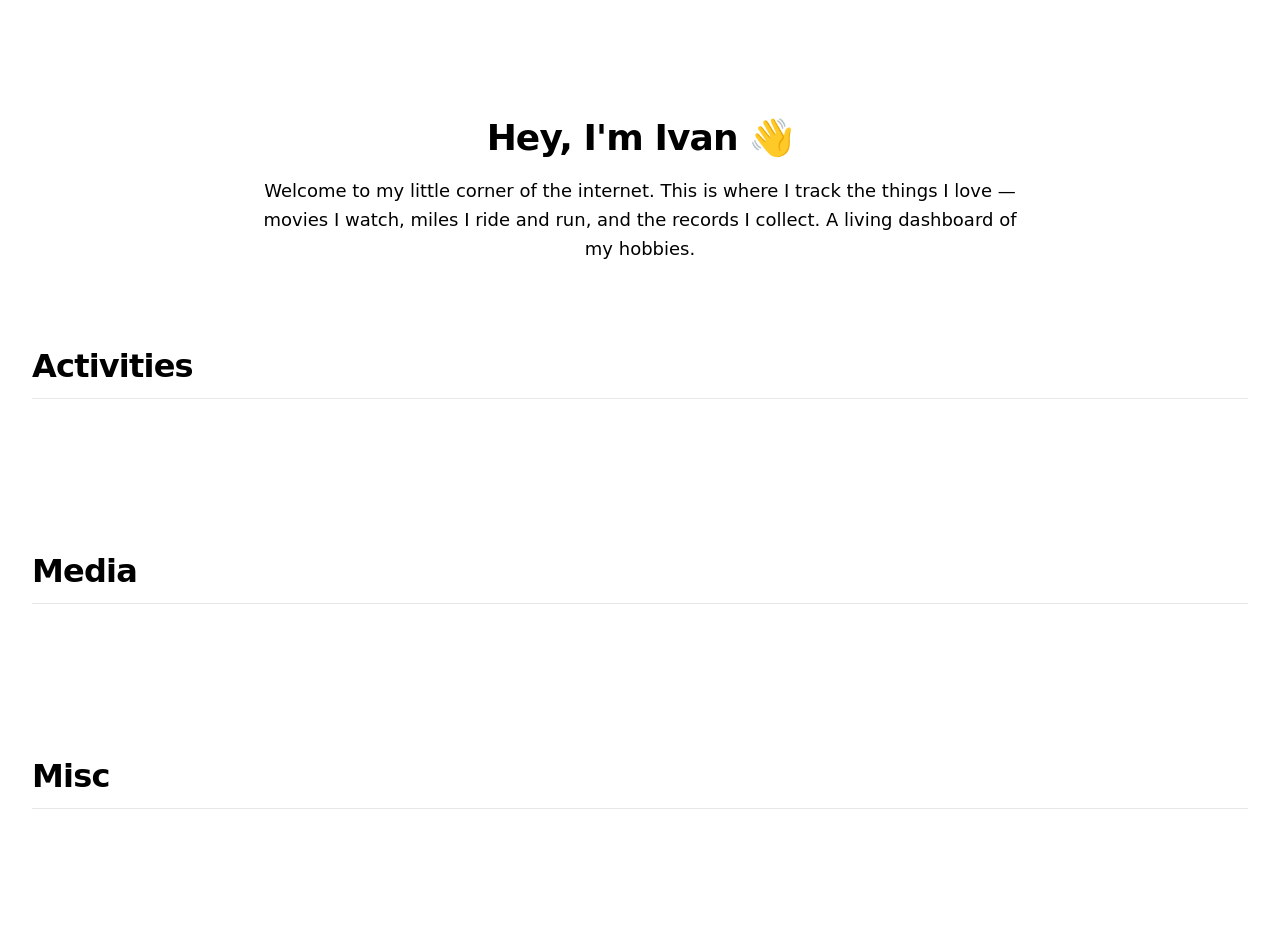
==== commit 0d567b36: "ui cgange" ====
--- a/frontend/index.html
+++ b/frontend/index.html
@@ -26,18 +26,37 @@
     </p>
   </section>
   <!--
-    Widgets are a flat list rather than hand-assigned columns: the layout flows
-    them into one, two or three columns depending on viewport width, so nothing
-    here has to be rebalanced when a widget is added or grows.
+    Widgets are grouped by hobby. Within a group they flow into as many columns
+    as the width allows, so nothing here needs rebalancing when a widget is
+    added or grows. Grouping also keeps related widgets together — Cycling beside
+    its bikes, Records beside the hi-fi that plays them — which a single
+    height-balanced layout pulled apart.
   -->
   <div id="widgets-container">
-    <div id="film-component"></div>
-    <div id="cycling-component"></div>
-    <div id="running-component"></div>
-    <div id="gear-component"></div>
-    <div id="hifi-component"></div>
-    <div id="music-component"></div>
-    <div id="lego-component"></div>
+    <section class="widget-group">
+      <h2 class="widget-group-title">Activities</h2>
+      <div class="widget-group-grid">
+        <div id="cycling-component"></div>
+        <div id="running-component"></div>
+        <div id="gear-component"></div>
+      </div>
+    </section>
+
+    <section class="widget-group">
+      <h2 class="widget-group-title">Media</h2>
+      <div class="widget-group-grid">
+        <div id="film-component"></div>
+        <div id="music-component"></div>
+        <div id="hifi-component"></div>
+      </div>
+    </section>
+
+    <section class="widget-group">
+      <h2 class="widget-group-title">Misc</h2>
+      <div class="widget-group-grid">
+        <div id="lego-component"></div>
+      </div>
+    </section>
   </div>
 </body>
 
--- a/frontend/index.css
+++ b/frontend/index.css
@@ -46,57 +46,64 @@
   }
 }
 
-/*
-  Widgets flow into columns rather than sitting in hand-assigned ones.
+/* --- Widget groups ------------------------------------------------------- */
 
-  A CSS grid is the obvious choice but the wrong one here: the widgets differ
-  wildly in height (the film diary is several times the height of the bikes
-  block), and grid aligns rows, which would leave large holes. Multi-column
-  balances the columns by height instead — masonry in effect — and needs no
-  per-widget placement, so adding a widget never means rebalancing the markup.
-
-  One column on phones, two from 900px, three on wide desktops.
-*/
-#widgets-container {
-  column-count: 1;
-  column-gap: 3rem;
+.widget-group {
+  margin-bottom: 4.5rem;
 }
 
-@media (min-width: 900px) {
-  #widgets-container {
-    column-count: 2;
-  }
+.widget-group-title {
+  font-size: 2rem;
+  line-height: 2.5rem;
+  font-weight: bold;
+  letter-spacing: -0.025em;
+  padding-bottom: .75rem;
+  margin: 0 0 2.5rem;
+  border-bottom: 1px solid #E8E8E8;
 }
 
-@media (min-width: 1500px) {
-  #widgets-container {
-    column-count: 3;
-  }
+/*
+  Widgets inside a group flow into as many columns as fit.
+
+  auto-fill, not auto-fit: auto-fit collapses empty tracks, which would stretch a
+  group holding a single widget across the entire page — a LEGO list 1850px wide.
+  Keeping the empty tracks means every widget on the page is the same width
+  regardless of how many its group contains. min() stops a track exceeding the
+  container on narrow screens, which would overflow.
+*/
+.widget-group-grid {
+  display: grid;
+  grid-template-columns: repeat(auto-fill, minmax(min(100%, 28rem), 1fr));
+  gap: 2.5rem 3rem;
+  align-items: start;
 }
 
-/* Never split a widget across a column break. */
-#widgets-container > div {
-  break-inside: avoid;
+/*
+  Each slot is a query container, so widgets size themselves against their own
+  width rather than the viewport's. That decoupling is the point: a widget can be
+  440px wide on a 1600px screen, and a viewport-based media query would have no
+  idea. Widgets that need to reflow (the film diary, the bikes list) query this.
+*/
+.widget-group-grid > div {
+  container-type: inline-size;
+  min-width: 0;
 }
 
-/* Spacing between stacked widgets. This used to fall out of the summary
-   heading's margins by accident; it is deliberate now. */
-.widget-container {
-  margin-bottom: 3.5rem;
-}
+/* A widget's own title sits below its group heading, so it is a step smaller. */
+.widget-summary {
+  margin-bottom: 1.25rem;
 
-.widget-summary {
-  h2 {
-    font-size: 2.25rem;
-    line-height: 2.5rem;
+  h3 {
+    font-size: 1.5rem;
+    line-height: 2rem;
     font-weight: bold;
     letter-spacing: -0.025em;
-    color: hsl(var(--foreground));
-    margin-bottom: 1rem;
+    margin: 0 0 .5rem;
   }
 
   p {
     line-height: 1.625;
-    font-size: 1.125rem;
+    font-size: 1rem;
+    margin: 0;
   }
 }
